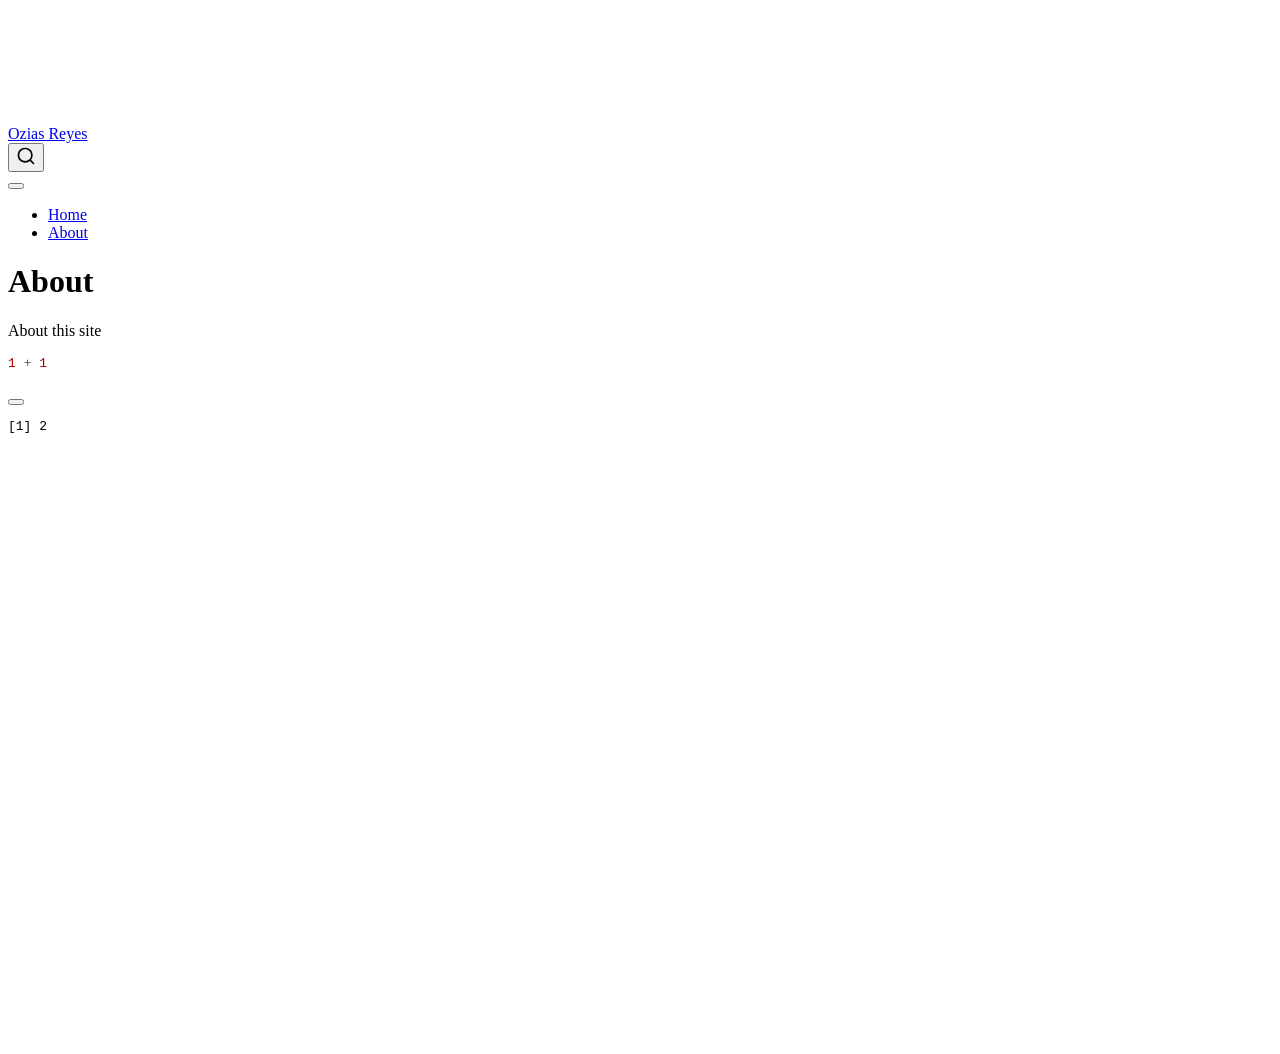
==== docs/about.html @ 018455df "Initial commit" ====
<!DOCTYPE html>
<html xmlns="http://www.w3.org/1999/xhtml" lang="en" xml:lang="en"><head>

<meta charset="utf-8">
<meta name="generator" content="quarto-1.9.38">

<meta name="viewport" content="width=device-width, initial-scale=1.0, user-scalable=yes">


<title>About – Ozias Reyes</title>
<style>
/* Default styles provided by pandoc.
** See https://pandoc.org/MANUAL.html#variables-for-html for config info.
*/
code{white-space: pre-wrap;}
span.smallcaps{font-variant: small-caps;}
div.columns{display: flex; gap: min(4vw, 1.5em);}
div.column{flex: auto; overflow-x: auto;}
div.hanging-indent{margin-left: 1.5em; text-indent: -1.5em;}
ul.task-list{list-style: none;}
ul.task-list li input[type="checkbox"] {
  width: 0.8em;
  margin: 0 0.8em 0.2em -1em; /* quarto-specific, see https://github.com/quarto-dev/quarto-cli/issues/4556 */ 
  vertical-align: middle;
}
/* CSS for syntax highlighting */
html { -webkit-text-size-adjust: 100%; }
pre > code.sourceCode { white-space: pre; position: relative; }
pre > code.sourceCode > span { display: inline-block; line-height: 1.25; }
pre > code.sourceCode > span:empty { height: 1.2em; }
.sourceCode { overflow: visible; }
code.sourceCode > span { color: inherit; text-decoration: inherit; }
div.sourceCode { margin: 1em 0; }
pre.sourceCode { margin: 0; }
@media screen {
div.sourceCode { overflow: auto; }
}
@media print {
pre > code.sourceCode { white-space: pre-wrap; }
pre > code.sourceCode > span { text-indent: -5em; padding-left: 5em; }
}
pre.numberSource code
  { counter-reset: source-line 0; }
pre.numberSource code > span
  { position: relative; left: -4em; counter-increment: source-line; }
pre.numberSource code > span > a:first-child::before
  { content: counter(source-line);
    position: relative; left: -1em; text-align: right; vertical-align: baseline;
    border: none; display: inline-block;
    -webkit-touch-callout: none; -webkit-user-select: none;
    -khtml-user-select: none; -moz-user-select: none;
    -ms-user-select: none; user-select: none;
    padding: 0 4px; width: 4em;
  }
pre.numberSource { margin-left: 3em;  padding-left: 4px; }
div.sourceCode
  {   }
@media screen {
pre > code.sourceCode > span > a:first-child::before { text-decoration: underline; }
}
</style>


<script src="site_libs/quarto-nav/quarto-nav.js"></script>
<script src="site_libs/quarto-nav/headroom.min.js"></script>
<script src="site_libs/clipboard/clipboard.min.js"></script>
<script src="site_libs/quarto-search/autocomplete.umd.js"></script>
<script src="site_libs/quarto-search/fuse.min.js"></script>
<script src="site_libs/quarto-search/quarto-search.js"></script>
<meta name="quarto:offset" content="./">
<script src="site_libs/quarto-html/quarto.js" type="module"></script>
<script src="site_libs/quarto-html/tabsets/tabsets.js" type="module"></script>
<script src="site_libs/quarto-html/popper.min.js"></script>
<script src="site_libs/quarto-html/tippy.umd.min.js"></script>
<script src="site_libs/quarto-html/anchor.min.js"></script>
<link href="site_libs/quarto-html/tippy.css" rel="stylesheet">
<link href="site_libs/quarto-html/quarto-syntax-highlighting-15634bcf2e68342d4ad2dfa704d543f6.css" rel="stylesheet" id="quarto-text-highlighting-styles">
<script src="site_libs/bootstrap/bootstrap.min.js"></script>
<link href="site_libs/bootstrap/bootstrap-icons.css" rel="stylesheet">
<link href="site_libs/bootstrap/bootstrap-a0f9fd0d421825b736dc1bbcbcba2219.min.css" rel="stylesheet" append-hash="true" id="quarto-bootstrap" data-mode="light">
<script id="quarto-search-options" type="application/json">{
  "location": "navbar",
  "copy-button": false,
  "collapse-after": 3,
  "panel-placement": "end",
  "type": "overlay",
  "limit": 50,
  "keyboard-shortcut": [
    "f",
    "/",
    "s"
  ],
  "show-item-context": false,
  "language": {
    "search-no-results-text": "No results",
    "search-matching-documents-text": "matching documents",
    "search-copy-link-title": "Copy link to search",
    "search-hide-matches-text": "Hide additional matches",
    "search-more-match-text": "more match in this document",
    "search-more-matches-text": "more matches in this document",
    "search-clear-button-title": "Clear",
    "search-text-placeholder": "",
    "search-detached-cancel-button-title": "Cancel",
    "search-submit-button-title": "Submit",
    "search-label": "Search"
  }
}</script>


<link rel="stylesheet" href="styles.css">
</head>

<body class="nav-fixed quarto-light">

<div id="quarto-search-results"></div>
  <header id="quarto-header" class="headroom fixed-top">
    <nav class="navbar navbar-expand-lg " data-bs-theme="dark">
      <div class="navbar-container container-fluid">
      <div class="navbar-brand-container mx-auto">
    <a class="navbar-brand" href="./index.html">
    <span class="navbar-title">Ozias Reyes</span>
    </a>
  </div>
            <div id="quarto-search" class="" title="Search"></div>
          <button class="navbar-toggler" type="button" data-bs-toggle="collapse" data-bs-target="#navbarCollapse" aria-controls="navbarCollapse" role="menu" aria-expanded="false" aria-label="Toggle navigation" onclick="if (window.quartoToggleHeadroom) { window.quartoToggleHeadroom(); }">
  <span class="navbar-toggler-icon"></span>
</button>
          <div class="collapse navbar-collapse" id="navbarCollapse">
            <ul class="navbar-nav navbar-nav-scroll me-auto">
  <li class="nav-item">
    <a class="nav-link" href="./index.html"> 
<span class="menu-text">Home</span></a>
  </li>  
  <li class="nav-item">
    <a class="nav-link active" href="./about.html" aria-current="page"> 
<span class="menu-text">About</span></a>
  </li>  
</ul>
          </div> <!-- /navcollapse -->
            <div class="quarto-navbar-tools">
</div>
      </div> <!-- /container-fluid -->
    </nav>
</header>
<!-- content -->
<div id="quarto-content" class="quarto-container page-columns page-rows-contents page-layout-article page-navbar">
<!-- sidebar -->
<!-- margin-sidebar -->
    <div id="quarto-margin-sidebar" class="sidebar margin-sidebar zindex-bottom">
        
    </div>
<!-- main -->
<main class="content" id="quarto-document-content">

<header id="title-block-header" class="quarto-title-block default">
<div class="quarto-title">
<h1 class="title">About</h1>
</div>



<div class="quarto-title-meta">

    
  
    
  </div>
  


</header>


<p>About this site</p>
<div class="cell">
<div class="code-copy-outer-scaffold"><div class="sourceCode cell-code" id="cb1"><pre class="sourceCode r code-with-copy"><code class="sourceCode r"><span id="cb1-1"><a href="#cb1-1" aria-hidden="true" tabindex="-1"></a><span class="dv">1</span> <span class="sc">+</span> <span class="dv">1</span></span></code></pre></div><button title="Copy to Clipboard" class="code-copy-button"><i class="bi"></i></button></div>
<div class="cell-output cell-output-stdout">
<pre><code>[1] 2</code></pre>
</div>
</div>



</main> <!-- /main -->
<script id="quarto-html-after-body" type="application/javascript">
  window.document.addEventListener("DOMContentLoaded", function (event) {
    const icon = "";
    const anchorJS = new window.AnchorJS();
    anchorJS.options = {
      placement: 'right',
      icon: icon
    };
    anchorJS.add('.anchored');
    const isCodeAnnotation = (el) => {
      for (const clz of el.classList) {
        if (clz.startsWith('code-annotation-')) {                     
          return true;
        }
      }
      return false;
    }
    const onCopySuccess = function(e) {
      // button target
      const button = e.trigger;
      // don't keep focus
      button.blur();
      // flash "checked"
      button.classList.add('code-copy-button-checked');
      var currentTitle = button.getAttribute("title");
      button.setAttribute("title", "Copied!");
      let tooltip;
      if (window.bootstrap) {
        button.setAttribute("data-bs-toggle", "tooltip");
        button.setAttribute("data-bs-placement", "left");
        button.setAttribute("data-bs-title", "Copied!");
        tooltip = new bootstrap.Tooltip(button, 
          { trigger: "manual", 
            customClass: "code-copy-button-tooltip",
            offset: [0, -8]});
        tooltip.show();    
      }
      setTimeout(function() {
        if (tooltip) {
          tooltip.hide();
          button.removeAttribute("data-bs-title");
          button.removeAttribute("data-bs-toggle");
          button.removeAttribute("data-bs-placement");
        }
        button.setAttribute("title", currentTitle);
        button.classList.remove('code-copy-button-checked');
      }, 1000);
      // clear code selection
      e.clearSelection();
    }
    const getTextToCopy = function(trigger) {
      const outerScaffold = trigger.parentElement.cloneNode(true);
      const codeEl = outerScaffold.querySelector('code');
      for (const childEl of codeEl.children) {
        if (isCodeAnnotation(childEl)) {
          childEl.remove();
        }
      }
      return codeEl.innerText;
    }
    const clipboard = new window.ClipboardJS('.code-copy-button:not([data-in-quarto-modal])', {
      text: getTextToCopy
    });
    clipboard.on('success', onCopySuccess);
    if (window.document.getElementById('quarto-embedded-source-code-modal')) {
      const clipboardModal = new window.ClipboardJS('.code-copy-button[data-in-quarto-modal]', {
        text: getTextToCopy,
        container: window.document.getElementById('quarto-embedded-source-code-modal')
      });
      clipboardModal.on('success', onCopySuccess);
    }
      var localhostRegex = new RegExp(/^(?:http|https):\/\/localhost\:?[0-9]*\//);
      var mailtoRegex = new RegExp(/^mailto:/);
        var filterRegex = new RegExp('/' + window.location.host + '/');
      var isInternal = (href) => {
          return filterRegex.test(href) || localhostRegex.test(href) || mailtoRegex.test(href);
      }
      // Inspect non-navigation links and adorn them if external
     var links = window.document.querySelectorAll('a[href]:not(.nav-link):not(.navbar-brand):not(.toc-action):not(.sidebar-link):not(.sidebar-item-toggle):not(.pagination-link):not(.no-external):not([aria-hidden]):not(.dropdown-item):not(.quarto-navigation-tool):not(.about-link)');
      for (var i=0; i<links.length; i++) {
        const link = links[i];
        if (!isInternal(link.href)) {
          // undo the damage that might have been done by quarto-nav.js in the case of
          // links that we want to consider external
          if (link.dataset.originalHref !== undefined) {
            link.href = link.dataset.originalHref;
          }
        }
      }
    function tippyHover(el, contentFn, onTriggerFn, onUntriggerFn) {
      const config = {
        allowHTML: true,
        maxWidth: 500,
        delay: 100,
        arrow: false,
        appendTo: function(el) {
            return el.parentElement;
        },
        interactive: true,
        interactiveBorder: 10,
        theme: 'quarto',
        placement: 'bottom-start',
      };
      if (contentFn) {
        config.content = contentFn;
      }
      if (onTriggerFn) {
        config.onTrigger = onTriggerFn;
      }
      if (onUntriggerFn) {
        config.onUntrigger = onUntriggerFn;
      }
      window.tippy(el, config); 
    }
    const noterefs = window.document.querySelectorAll('a[role="doc-noteref"]');
    for (var i=0; i<noterefs.length; i++) {
      const ref = noterefs[i];
      tippyHover(ref, function() {
        // use id or data attribute instead here
        let href = ref.getAttribute('data-footnote-href') || ref.getAttribute('href');
        try { href = new URL(href).hash; } catch {}
        const id = href.replace(/^#\/?/, "");
        const note = window.document.getElementById(id);
        if (note) {
          return note.innerHTML;
        } else {
          return "";
        }
      });
    }
    const xrefs = window.document.querySelectorAll('a.quarto-xref');
    const processXRef = (id, note) => {
      // Strip column container classes
      const stripColumnClz = (el) => {
        el.classList.remove("page-full", "page-columns");
        if (el.children) {
          for (const child of el.children) {
            stripColumnClz(child);
          }
        }
      }
      stripColumnClz(note)
      if (id === null || id.startsWith('sec-')) {
        // Special case sections, only their first couple elements
        const container = document.createElement("div");
        if (note.children && note.children.length > 2) {
          container.appendChild(note.children[0].cloneNode(true));
          for (let i = 1; i < note.children.length; i++) {
            const child = note.children[i];
            if (child.tagName === "P" && child.innerText === "") {
              continue;
            } else {
              container.appendChild(child.cloneNode(true));
              break;
            }
          }
          if (window.Quarto?.typesetMath) {
            window.Quarto.typesetMath(container);
          }
          return container.innerHTML
        } else {
          if (window.Quarto?.typesetMath) {
            window.Quarto.typesetMath(note);
          }
          return note.innerHTML;
        }
      } else {
        // Remove any anchor links if they are present
        const anchorLink = note.querySelector('a.anchorjs-link');
        if (anchorLink) {
          anchorLink.remove();
        }
        if (window.Quarto?.typesetMath) {
          window.Quarto.typesetMath(note);
        }
        if (note.classList.contains("callout")) {
          return note.outerHTML;
        } else {
          return note.innerHTML;
        }
      }
    }
    for (var i=0; i<xrefs.length; i++) {
      const xref = xrefs[i];
      tippyHover(xref, undefined, function(instance) {
        instance.disable();
        let url = xref.getAttribute('href');
        let hash = undefined; 
        if (url.startsWith('#')) {
          hash = url;
        } else {
          try { hash = new URL(url).hash; } catch {}
        }
        if (hash) {
          const id = hash.replace(/^#\/?/, "");
          const note = window.document.getElementById(id);
          if (note !== null) {
            try {
              const html = processXRef(id, note.cloneNode(true));
              instance.setContent(html);
            } finally {
              instance.enable();
              instance.show();
            }
          } else {
            // See if we can fetch this
            fetch(url.split('#')[0])
            .then(res => res.text())
            .then(html => {
              const parser = new DOMParser();
              const htmlDoc = parser.parseFromString(html, "text/html");
              const note = htmlDoc.getElementById(id);
              if (note !== null) {
                const html = processXRef(id, note);
                instance.setContent(html);
              } 
            }).finally(() => {
              instance.enable();
              instance.show();
            });
          }
        } else {
          // See if we can fetch a full url (with no hash to target)
          // This is a special case and we should probably do some content thinning / targeting
          fetch(url)
          .then(res => res.text())
          .then(html => {
            const parser = new DOMParser();
            const htmlDoc = parser.parseFromString(html, "text/html");
            const note = htmlDoc.querySelector('main.content');
            if (note !== null) {
              // This should only happen for chapter cross references
              // (since there is no id in the URL)
              // remove the first header
              if (note.children.length > 0 && note.children[0].tagName === "HEADER") {
                note.children[0].remove();
              }
              const html = processXRef(null, note);
              instance.setContent(html);
            } 
          }).finally(() => {
            instance.enable();
            instance.show();
          });
        }
      }, function(instance) {
      });
    }
        let selectedAnnoteEl;
        const selectorForAnnotation = ( cell, annotation) => {
          let cellAttr = 'data-code-cell="' + cell + '"';
          let lineAttr = 'data-code-annotation="' +  annotation + '"';
          const selector = 'span[' + cellAttr + '][' + lineAttr + ']';
          return selector;
        }
        const selectCodeLines = (annoteEl) => {
          const doc = window.document;
          const targetCell = annoteEl.getAttribute("data-target-cell");
          const targetAnnotation = annoteEl.getAttribute("data-target-annotation");
          const annoteSpan = window.document.querySelector(selectorForAnnotation(targetCell, targetAnnotation));
          const lines = annoteSpan.getAttribute("data-code-lines").split(",");
          const lineIds = lines.map((line) => {
            return targetCell + "-" + line;
          })
          let top = null;
          let height = null;
          let parent = null;
          if (lineIds.length > 0) {
              //compute the position of the single el (top and bottom and make a div)
              const el = window.document.getElementById(lineIds[0]);
              top = el.offsetTop;
              height = el.offsetHeight;
              parent = el.parentElement.parentElement;
            if (lineIds.length > 1) {
              const lastEl = window.document.getElementById(lineIds[lineIds.length - 1]);
              const bottom = lastEl.offsetTop + lastEl.offsetHeight;
              height = bottom - top;
            }
            if (top !== null && height !== null && parent !== null) {
              // cook up a div (if necessary) and position it 
              let div = window.document.getElementById("code-annotation-line-highlight");
              if (div === null) {
                div = window.document.createElement("div");
                div.setAttribute("id", "code-annotation-line-highlight");
                div.style.position = 'absolute';
                parent.appendChild(div);
              }
              div.style.top = top - 2 + "px";
              div.style.height = height + 4 + "px";
              div.style.left = 0;
              let gutterDiv = window.document.getElementById("code-annotation-line-highlight-gutter");
              if (gutterDiv === null) {
                gutterDiv = window.document.createElement("div");
                gutterDiv.setAttribute("id", "code-annotation-line-highlight-gutter");
                gutterDiv.style.position = 'absolute';
                const codeCell = window.document.getElementById(targetCell);
                const gutter = codeCell.querySelector('.code-annotation-gutter');
                gutter.appendChild(gutterDiv);
              }
              gutterDiv.style.top = top - 2 + "px";
              gutterDiv.style.height = height + 4 + "px";
            }
            selectedAnnoteEl = annoteEl;
          }
        };
        const unselectCodeLines = () => {
          const elementsIds = ["code-annotation-line-highlight", "code-annotation-line-highlight-gutter"];
          elementsIds.forEach((elId) => {
            const div = window.document.getElementById(elId);
            if (div) {
              div.remove();
            }
          });
          selectedAnnoteEl = undefined;
        };
          // Handle positioning of the toggle
      window.addEventListener(
        "resize",
        throttle(() => {
          elRect = undefined;
          if (selectedAnnoteEl) {
            selectCodeLines(selectedAnnoteEl);
          }
        }, 10)
      );
      function throttle(fn, ms) {
      let throttle = false;
      let timer;
        return (...args) => {
          if(!throttle) { // first call gets through
              fn.apply(this, args);
              throttle = true;
          } else { // all the others get throttled
              if(timer) clearTimeout(timer); // cancel #2
              timer = setTimeout(() => {
                fn.apply(this, args);
                timer = throttle = false;
              }, ms);
          }
        };
      }
        // Attach click handler to the DT
        const annoteDls = window.document.querySelectorAll('dt[data-target-cell]');
        for (const annoteDlNode of annoteDls) {
          annoteDlNode.addEventListener('click', (event) => {
            const clickedEl = event.target;
            if (clickedEl !== selectedAnnoteEl) {
              unselectCodeLines();
              const activeEl = window.document.querySelector('dt[data-target-cell].code-annotation-active');
              if (activeEl) {
                activeEl.classList.remove('code-annotation-active');
              }
              selectCodeLines(clickedEl);
              clickedEl.classList.add('code-annotation-active');
            } else {
              // Unselect the line
              unselectCodeLines();
              clickedEl.classList.remove('code-annotation-active');
            }
          });
        }
    const findCites = (el) => {
      const parentEl = el.parentElement;
      if (parentEl) {
        const cites = parentEl.dataset.cites;
        if (cites) {
          return {
            el,
            cites: cites.split(' ')
          };
        } else {
          return findCites(el.parentElement)
        }
      } else {
        return undefined;
      }
    };
    var bibliorefs = window.document.querySelectorAll('a[role="doc-biblioref"]');
    for (var i=0; i<bibliorefs.length; i++) {
      const ref = bibliorefs[i];
      const citeInfo = findCites(ref);
      if (citeInfo) {
        tippyHover(citeInfo.el, function() {
          var popup = window.document.createElement('div');
          citeInfo.cites.forEach(function(cite) {
            var citeDiv = window.document.createElement('div');
            citeDiv.classList.add('hanging-indent');
            citeDiv.classList.add('csl-entry');
            var biblioDiv = window.document.getElementById('ref-' + cite);
            if (biblioDiv) {
              citeDiv.innerHTML = biblioDiv.innerHTML;
            }
            popup.appendChild(citeDiv);
          });
          return popup.innerHTML;
        });
      }
    }
  });
  </script>
</div> <!-- /content -->




</body></html>
---- docs/site_libs/quarto-html/tippy.css ----
.tippy-box[data-animation=fade][data-state=hidden]{opacity:0}[data-tippy-root]{max-width:calc(100vw - 10px)}.tippy-box{position:relative;background-color:#333;color:#fff;border-radius:4px;font-size:14px;line-height:1.4;white-space:normal;outline:0;transition-property:transform,visibility,opacity}.tippy-box[data-placement^=top]>.tippy-arrow{bottom:0}.tippy-box[data-placement^=top]>.tippy-arrow:before{bottom:-7px;left:0;border-width:8px 8px 0;border-top-color:initial;transform-origin:center top}.tippy-box[data-placement^=bottom]>.tippy-arrow{top:0}.tippy-box[data-placement^=bottom]>.tippy-arrow:before{top:-7px;left:0;border-width:0 8px 8px;border-bottom-color:initial;transform-origin:center bottom}.tippy-box[data-placement^=left]>.tippy-arrow{right:0}.tippy-box[data-placement^=left]>.tippy-arrow:before{border-width:8px 0 8px 8px;border-left-color:initial;right:-7px;transform-origin:center left}.tippy-box[data-placement^=right]>.tippy-arrow{left:0}.tippy-box[data-placement^=right]>.tippy-arrow:before{left:-7px;border-width:8px 8px 8px 0;border-right-color:initial;transform-origin:center right}.tippy-box[data-inertia][data-state=visible]{transition-timing-function:cubic-bezier(.54,1.5,.38,1.11)}.tippy-arrow{width:16px;height:16px;color:#333}.tippy-arrow:before{content:"";position:absolute;border-color:transparent;border-style:solid}.tippy-content{position:relative;padding:5px 9px;z-index:1}
---- docs/site_libs/quarto-html/quarto-syntax-highlighting-15634bcf2e68342d4ad2dfa704d543f6.css ----
/* quarto syntax highlight colors */
:root {
  --quarto-hl-ot-color: #003B4F;
  --quarto-hl-at-color: #657422;
  --quarto-hl-ss-color: #20794D;
  --quarto-hl-an-color: #5E5E5E;
  --quarto-hl-fu-color: #4758AB;
  --quarto-hl-st-color: #20794D;
  --quarto-hl-cf-color: #003B4F;
  --quarto-hl-op-color: #5E5E5E;
  --quarto-hl-er-color: #AD0000;
  --quarto-hl-bn-color: #AD0000;
  --quarto-hl-al-color: #AD0000;
  --quarto-hl-va-color: #111111;
  --quarto-hl-bu-color: inherit;
  --quarto-hl-ex-color: inherit;
  --quarto-hl-pp-color: #AD0000;
  --quarto-hl-in-color: #5E5E5E;
  --quarto-hl-vs-color: #20794D;
  --quarto-hl-wa-color: #5E5E5E;
  --quarto-hl-do-color: #5E5E5E;
  --quarto-hl-im-color: #00769E;
  --quarto-hl-ch-color: #20794D;
  --quarto-hl-dt-color: #AD0000;
  --quarto-hl-fl-color: #AD0000;
  --quarto-hl-co-color: #5E5E5E;
  --quarto-hl-cv-color: #5E5E5E;
  --quarto-hl-cn-color: #8f5902;
  --quarto-hl-sc-color: #5E5E5E;
  --quarto-hl-dv-color: #AD0000;
  --quarto-hl-kw-color: #003B4F;
}

/* other quarto variables */
:root {
  --quarto-font-monospace: SFMono-Regular, Menlo, Monaco, Consolas, "Liberation Mono", "Courier New", monospace;
}

/* syntax highlight based on Pandoc's rules */
pre > code.sourceCode > span {
  color: #003B4F;
}

code.sourceCode > span {
  color: #003B4F;
}

div.sourceCode,
div.sourceCode pre.sourceCode {
  color: #003B4F;
}

/* Normal */
code span {
  color: #003B4F;
}

/* Alert */
code span.al {
  color: #AD0000;
  font-style: inherit;
}

/* Annotation */
code span.an {
  color: #5E5E5E;
  font-style: inherit;
}

/* Attribute */
code span.at {
  color: #657422;
  font-style: inherit;
}

/* BaseN */
code span.bn {
  color: #AD0000;
  font-style: inherit;
}

/* BuiltIn */
code span.bu {
  font-style: inherit;
}

/* ControlFlow */
code span.cf {
  color: #003B4F;
  font-weight: bold;
  font-style: inherit;
}

/* Char */
code span.ch {
  color: #20794D;
  font-style: inherit;
}

/* Constant */
code span.cn {
  color: #8f5902;
  font-style: inherit;
}

/* Comment */
code span.co {
  color: #5E5E5E;
  font-style: inherit;
}

/* CommentVar */
code span.cv {
  color: #5E5E5E;
  font-style: italic;
}

/* Documentation */
code span.do {
  color: #5E5E5E;
  font-style: italic;
}

/* DataType */
code span.dt {
  color: #AD0000;
  font-style: inherit;
}

/* DecVal */
code span.dv {
  color: #AD0000;
  font-style: inherit;
}

/* Error */
code span.er {
  color: #AD0000;
  font-style: inherit;
}

/* Extension */
code span.ex {
  font-style: inherit;
}

/* Float */
code span.fl {
  color: #AD0000;
  font-style: inherit;
}

/* Function */
code span.fu {
  color: #4758AB;
  font-style: inherit;
}

/* Import */
code span.im {
  color: #00769E;
  font-style: inherit;
}

/* Information */
code span.in {
  color: #5E5E5E;
  font-style: inherit;
}

/* Keyword */
code span.kw {
  color: #003B4F;
  font-weight: bold;
  font-style: inherit;
}

/* Operator */
code span.op {
  color: #5E5E5E;
  font-style: inherit;
}

/* Other */
code span.ot {
  color: #003B4F;
  font-style: inherit;
}

/* Preprocessor */
code span.pp {
  color: #AD0000;
  font-style: inherit;
}

/* SpecialChar */
code span.sc {
  color: #5E5E5E;
  font-style: inherit;
}

/* SpecialString */
code span.ss {
  color: #20794D;
  font-style: inherit;
}

/* String */
code span.st {
  color: #20794D;
  font-style: inherit;
}

/* Variable */
code span.va {
  color: #111111;
  font-style: inherit;
}

/* VerbatimString */
code span.vs {
  color: #20794D;
  font-style: inherit;
}

/* Warning */
code span.wa {
  color: #5E5E5E;
  font-style: italic;
}

.prevent-inlining {
  content: "</";
}

/*# sourceMappingURL=f23921c56f73e400b49028c9186a1aa0.css.map */
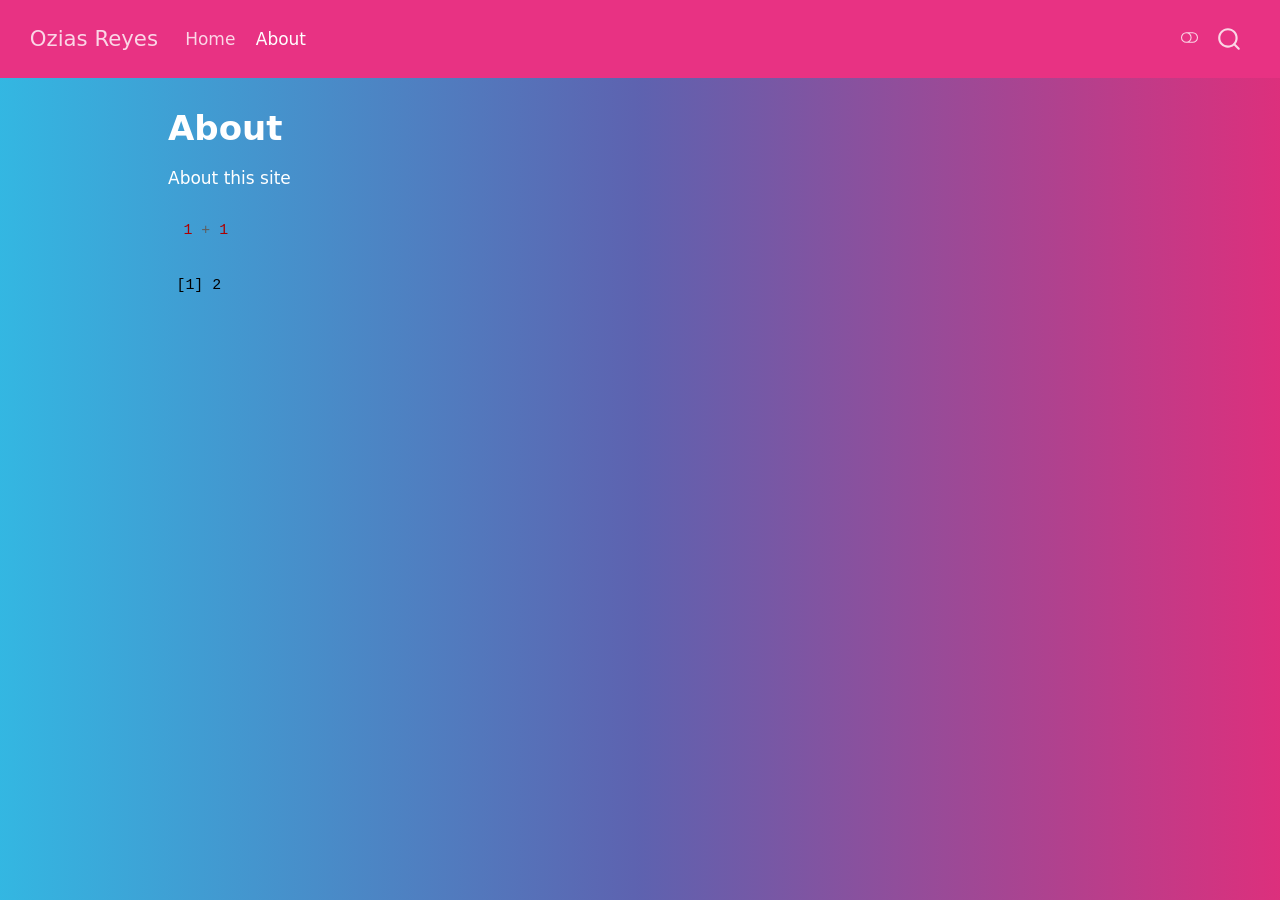
==== commit 8ac943a0: "commiting, 10/21" ====
--- a/docs/about.html
+++ b/docs/about.html
@@ -74,10 +74,14 @@
 <script src="site_libs/quarto-html/tippy.umd.min.js"></script>
 <script src="site_libs/quarto-html/anchor.min.js"></script>
 <link href="site_libs/quarto-html/tippy.css" rel="stylesheet">
-<link href="site_libs/quarto-html/quarto-syntax-highlighting-15634bcf2e68342d4ad2dfa704d543f6.css" rel="stylesheet" id="quarto-text-highlighting-styles">
+<link href="site_libs/quarto-html/quarto-syntax-highlighting-15634bcf2e68342d4ad2dfa704d543f6.css" rel="stylesheet" class="quarto-color-scheme" id="quarto-text-highlighting-styles">
+<link href="site_libs/quarto-html/quarto-syntax-highlighting-dark-0a6b7249c26820e032cb0bd839ff02b1.css" rel="stylesheet" class="quarto-color-scheme quarto-color-alternate" id="quarto-text-highlighting-styles">
+<link href="site_libs/quarto-html/quarto-syntax-highlighting-15634bcf2e68342d4ad2dfa704d543f6.css" rel="stylesheet" class="quarto-color-scheme-extra" id="quarto-text-highlighting-styles">
 <script src="site_libs/bootstrap/bootstrap.min.js"></script>
 <link href="site_libs/bootstrap/bootstrap-icons.css" rel="stylesheet">
-<link href="site_libs/bootstrap/bootstrap-a0f9fd0d421825b736dc1bbcbcba2219.min.css" rel="stylesheet" append-hash="true" id="quarto-bootstrap" data-mode="light">
+<link href="site_libs/bootstrap/bootstrap-146f8808324496d0a5521b7869fe2ac1.min.css" rel="stylesheet" append-hash="true" class="quarto-color-scheme" id="quarto-bootstrap" data-mode="light">
+<link href="site_libs/bootstrap/bootstrap-dark-c65eef156a02954c7572e454c6e27155.min.css" rel="stylesheet" append-hash="true" class="quarto-color-scheme quarto-color-alternate" id="quarto-bootstrap" data-mode="dark">
+<link href="site_libs/bootstrap/bootstrap-146f8808324496d0a5521b7869fe2ac1.min.css" rel="stylesheet" append-hash="true" class="quarto-color-scheme-extra" id="quarto-bootstrap" data-mode="light">
 <script id="quarto-search-options" type="application/json">{
   "location": "navbar",
   "copy-button": false,
@@ -110,7 +114,169 @@
 <link rel="stylesheet" href="styles.css">
 </head>
 
-<body class="nav-fixed quarto-light">
+<body class="nav-fixed quarto-light"><script id="quarto-html-before-body" type="application/javascript">
+    const toggleBodyColorMode = (bsSheetEl) => {
+      const mode = bsSheetEl.getAttribute("data-mode");
+      const bodyEl = window.document.querySelector("body");
+      if (mode === "dark") {
+        bodyEl.classList.add("quarto-dark");
+        bodyEl.classList.remove("quarto-light");
+      } else {
+        bodyEl.classList.add("quarto-light");
+        bodyEl.classList.remove("quarto-dark");
+      }
+    }
+    const toggleBodyColorPrimary = () => {
+      const bsSheetEl = window.document.querySelector("link#quarto-bootstrap:not([rel=disabled-stylesheet])");
+      if (bsSheetEl) {
+        toggleBodyColorMode(bsSheetEl);
+      }
+    }
+    const setColorSchemeToggle = (alternate) => {
+      const toggles = window.document.querySelectorAll('.quarto-color-scheme-toggle');
+      for (let i=0; i < toggles.length; i++) {
+        const toggle = toggles[i];
+        if (toggle) {
+          if (alternate) {
+            toggle.classList.add("alternate");
+          } else {
+            toggle.classList.remove("alternate");
+          }
+        }
+      }
+    };
+    const toggleColorMode = (alternate) => {
+      // Switch the stylesheets
+      const primaryStylesheets = window.document.querySelectorAll('link.quarto-color-scheme:not(.quarto-color-alternate)');
+      const alternateStylesheets = window.document.querySelectorAll('link.quarto-color-scheme.quarto-color-alternate');
+      manageTransitions('#quarto-margin-sidebar .nav-link', false);
+      if (alternate) {
+        // note: dark is layered on light, we don't disable primary!
+        enableStylesheet(alternateStylesheets);
+        for (const sheetNode of alternateStylesheets) {
+          if (sheetNode.id === "quarto-bootstrap") {
+            toggleBodyColorMode(sheetNode);
+          }
+        }
+      } else {
+        disableStylesheet(alternateStylesheets);
+        enableStylesheet(primaryStylesheets)
+        toggleBodyColorPrimary();
+      }
+      manageTransitions('#quarto-margin-sidebar .nav-link', true);
+      // Switch the toggles
+      setColorSchemeToggle(alternate)
+      // Hack to workaround the fact that safari doesn't
+      // properly recolor the scrollbar when toggling (#1455)
+      if (navigator.userAgent.indexOf('Safari') > 0 && navigator.userAgent.indexOf('Chrome') == -1) {
+        manageTransitions("body", false);
+        window.scrollTo(0, 1);
+        setTimeout(() => {
+          window.scrollTo(0, 0);
+          manageTransitions("body", true);
+        }, 40);
+      }
+    }
+    const disableStylesheet = (stylesheets) => {
+      for (let i=0; i < stylesheets.length; i++) {
+        const stylesheet = stylesheets[i];
+        stylesheet.rel = 'disabled-stylesheet';
+      }
+    }
+    const enableStylesheet = (stylesheets) => {
+      for (let i=0; i < stylesheets.length; i++) {
+        const stylesheet = stylesheets[i];
+        if(stylesheet.rel !== 'stylesheet') { // for Chrome, which will still FOUC without this check
+          stylesheet.rel = 'stylesheet';
+        }
+      }
+    }
+    const manageTransitions = (selector, allowTransitions) => {
+      const els = window.document.querySelectorAll(selector);
+      for (let i=0; i < els.length; i++) {
+        const el = els[i];
+        if (allowTransitions) {
+          el.classList.remove('notransition');
+        } else {
+          el.classList.add('notransition');
+        }
+      }
+    }
+    const isFileUrl = () => {
+      return window.location.protocol === 'file:';
+    }
+    const hasAlternateSentinel = () => {
+      let styleSentinel = getColorSchemeSentinel();
+      if (styleSentinel !== null) {
+        return styleSentinel === "alternate";
+      } else {
+        return false;
+      }
+    }
+    const setStyleSentinel = (alternate) => {
+      const value = alternate ? "alternate" : "default";
+      if (!isFileUrl()) {
+        window.localStorage.setItem("quarto-color-scheme", value);
+      } else {
+        localAlternateSentinel = value;
+      }
+    }
+    const getColorSchemeSentinel = () => {
+      if (!isFileUrl()) {
+        const storageValue = window.localStorage.getItem("quarto-color-scheme");
+        return storageValue != null ? storageValue : localAlternateSentinel;
+      } else {
+        return localAlternateSentinel;
+      }
+    }
+    const toggleGiscusIfUsed = (isAlternate, darkModeDefault) => {
+      const baseTheme = document.querySelector('#giscus-base-theme')?.value ?? 'light';
+      const alternateTheme = document.querySelector('#giscus-alt-theme')?.value ?? 'dark';
+      let newTheme = '';
+      if(authorPrefersDark) {
+        newTheme = isAlternate ? baseTheme : alternateTheme;
+      } else {
+        newTheme = isAlternate ? alternateTheme : baseTheme;
+      }
+      const changeGiscusTheme = () => {
+        // From: https://github.com/giscus/giscus/issues/336
+        const sendMessage = (message) => {
+          const iframe = document.querySelector('iframe.giscus-frame');
+          if (!iframe) return;
+          iframe.contentWindow.postMessage({ giscus: message }, 'https://giscus.app');
+        }
+        sendMessage({
+          setConfig: {
+            theme: newTheme
+          }
+        });
+      }
+      const isGiscussLoaded = window.document.querySelector('iframe.giscus-frame') !== null;
+      if (isGiscussLoaded) {
+        changeGiscusTheme();
+      }
+    };
+    const authorPrefersDark = false;
+    const darkModeDefault = authorPrefersDark;
+      document.querySelector('link#quarto-text-highlighting-styles.quarto-color-scheme-extra').rel = 'disabled-stylesheet';
+      document.querySelector('link#quarto-bootstrap.quarto-color-scheme-extra').rel = 'disabled-stylesheet';
+    let localAlternateSentinel = darkModeDefault ? 'alternate' : 'default';
+    // Dark / light mode switch
+    window.quartoToggleColorScheme = () => {
+      // Read the current dark / light value
+      let toAlternate = !hasAlternateSentinel();
+      toggleColorMode(toAlternate);
+      setStyleSentinel(toAlternate);
+      toggleGiscusIfUsed(toAlternate, darkModeDefault);
+      window.dispatchEvent(new Event('resize'));
+    };
+    // Switch to dark mode if need be
+    if (hasAlternateSentinel()) {
+      toggleColorMode(true);
+    } else {
+      toggleColorMode(false);
+    }
+  </script>
 
 <div id="quarto-search-results"></div>
   <header id="quarto-header" class="headroom fixed-top">
@@ -138,6 +304,7 @@
 </ul>
           </div> <!-- /navcollapse -->
             <div class="quarto-navbar-tools">
+  <a href="" class="quarto-color-scheme-toggle quarto-navigation-tool  px-1" onclick="window.quartoToggleColorScheme(); return false;" title="Toggle dark mode"><i class="bi"></i></a>
 </div>
       </div> <!-- /container-fluid -->
     </nav>
@@ -152,6 +319,7 @@
 <!-- main -->
 <main class="content" id="quarto-document-content">
 
+
 <header id="title-block-header" class="quarto-title-block default">
 <div class="quarto-title">
 <h1 class="title">About</h1>
@@ -184,6 +352,19 @@
 </main> <!-- /main -->
 <script id="quarto-html-after-body" type="application/javascript">
   window.document.addEventListener("DOMContentLoaded", function (event) {
+    // Ensure there is a toggle, if there isn't float one in the top right
+    if (window.document.querySelector('.quarto-color-scheme-toggle') === null) {
+      const a = window.document.createElement('a');
+      a.classList.add('top-right');
+      a.classList.add('quarto-color-scheme-toggle');
+      a.href = "";
+      a.onclick = function() { try { window.quartoToggleColorScheme(); } catch {} return false; };
+      const i = window.document.createElement("i");
+      i.classList.add('bi');
+      a.appendChild(i);
+      window.document.body.appendChild(a);
+    }
+    setColorSchemeToggle(hasAlternateSentinel())
     const icon = "";
     const anchorJS = new window.AnchorJS();
     anchorJS.options = {
--- a/docs/site_libs/quarto-html/quarto-syntax-highlighting-dark-0a6b7249c26820e032cb0bd839ff02b1.css
+++ b/docs/site_libs/quarto-html/quarto-syntax-highlighting-dark-0a6b7249c26820e032cb0bd839ff02b1.css
@@ -0,0 +1,219 @@
+/* quarto syntax highlight colors */
+:root {
+  --quarto-hl-al-color: #f07178;
+  --quarto-hl-an-color: #d4d0ab;
+  --quarto-hl-at-color: #00e0e0;
+  --quarto-hl-bn-color: #d4d0ab;
+  --quarto-hl-bu-color: #abe338;
+  --quarto-hl-ch-color: #abe338;
+  --quarto-hl-co-color: #f8f8f2;
+  --quarto-hl-cv-color: #ffd700;
+  --quarto-hl-cn-color: #ffd700;
+  --quarto-hl-cf-color: #ffa07a;
+  --quarto-hl-dt-color: #ffa07a;
+  --quarto-hl-dv-color: #d4d0ab;
+  --quarto-hl-do-color: #f8f8f2;
+  --quarto-hl-er-color: #f07178;
+  --quarto-hl-ex-color: #00e0e0;
+  --quarto-hl-fl-color: #d4d0ab;
+  --quarto-hl-fu-color: #ffa07a;
+  --quarto-hl-im-color: #abe338;
+  --quarto-hl-in-color: #d4d0ab;
+  --quarto-hl-kw-color: #ffa07a;
+  --quarto-hl-op-color: #ffa07a;
+  --quarto-hl-ot-color: #00e0e0;
+  --quarto-hl-pp-color: #dcc6e0;
+  --quarto-hl-re-color: #00e0e0;
+  --quarto-hl-sc-color: #abe338;
+  --quarto-hl-ss-color: #abe338;
+  --quarto-hl-st-color: #abe338;
+  --quarto-hl-va-color: #00e0e0;
+  --quarto-hl-vs-color: #abe338;
+  --quarto-hl-wa-color: #dcc6e0;
+}
+
+/* other quarto variables */
+:root {
+  --quarto-font-monospace: SFMono-Regular, Menlo, Monaco, Consolas, "Liberation Mono", "Courier New", monospace;
+}
+
+/* syntax highlight based on Pandoc's rules */
+pre > code.sourceCode > span {
+  color: #f8f8f2;
+}
+
+code.sourceCode > span {
+  color: #f8f8f2;
+}
+
+div.sourceCode,
+div.sourceCode pre.sourceCode {
+  color: #f8f8f2;
+}
+
+/* Normal */
+code span {
+  color: #f8f8f2;
+}
+
+/* Alert */
+code span.al {
+  color: #f07178;
+}
+
+/* Annotation */
+code span.an {
+  color: #d4d0ab;
+}
+
+/* Attribute */
+code span.at {
+  color: #00e0e0;
+}
+
+/* BaseN */
+code span.bn {
+  color: #d4d0ab;
+}
+
+/* BuiltIn */
+code span.bu {
+  color: #abe338;
+}
+
+/* ControlFlow */
+code span.cf {
+  font-weight: bold;
+  color: #ffa07a;
+}
+
+/* Char */
+code span.ch {
+  color: #abe338;
+}
+
+/* Constant */
+code span.cn {
+  color: #ffd700;
+}
+
+/* Comment */
+code span.co {
+  font-style: italic;
+  color: #f8f8f2;
+}
+
+/* CommentVar */
+code span.cv {
+  color: #ffd700;
+}
+
+/* Documentation */
+code span.do {
+  color: #f8f8f2;
+}
+
+/* DataType */
+code span.dt {
+  color: #ffa07a;
+}
+
+/* DecVal */
+code span.dv {
+  color: #d4d0ab;
+}
+
+/* Error */
+code span.er {
+  color: #f07178;
+  text-decoration: underline;
+}
+
+/* Extension */
+code span.ex {
+  font-weight: bold;
+  color: #00e0e0;
+}
+
+/* Float */
+code span.fl {
+  color: #d4d0ab;
+}
+
+/* Function */
+code span.fu {
+  color: #ffa07a;
+}
+
+/* Import */
+code span.im {
+  color: #abe338;
+}
+
+/* Information */
+code span.in {
+  color: #d4d0ab;
+}
+
+/* Keyword */
+code span.kw {
+  font-weight: bold;
+  color: #ffa07a;
+}
+
+/* Operator */
+code span.op {
+  color: #ffa07a;
+}
+
+/* Other */
+code span.ot {
+  color: #00e0e0;
+}
+
+/* Preprocessor */
+code span.pp {
+  color: #dcc6e0;
+}
+
+/* RegionMarker */
+code span.re {
+  background-color: #f8f8f2;
+  color: #00e0e0;
+}
+
+/* SpecialChar */
+code span.sc {
+  color: #abe338;
+}
+
+/* SpecialString */
+code span.ss {
+  color: #abe338;
+}
+
+/* String */
+code span.st {
+  color: #abe338;
+}
+
+/* Variable */
+code span.va {
+  color: #00e0e0;
+}
+
+/* VerbatimString */
+code span.vs {
+  color: #abe338;
+}
+
+/* Warning */
+code span.wa {
+  color: #dcc6e0;
+}
+
+.prevent-inlining {
+  content: "</";
+}
+
+/*# sourceMappingURL=175367c052bafc98bd680af3479823f0.css.map */
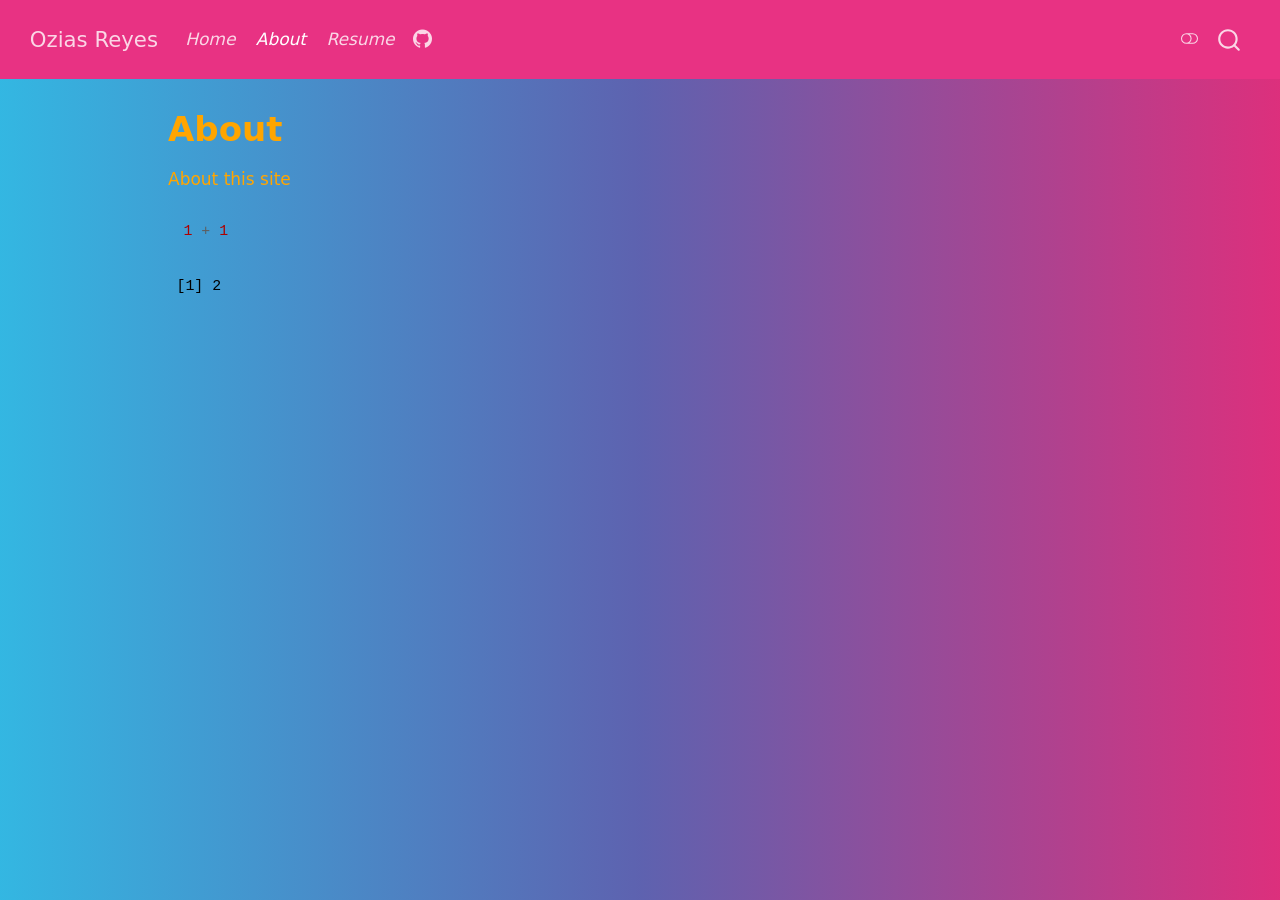
==== commit c80212be: "friday!!" ====
--- a/docs/about.html
+++ b/docs/about.html
@@ -301,6 +301,15 @@
     <a class="nav-link active" href="./about.html" aria-current="page"> 
 <span class="menu-text">About</span></a>
   </li>  
+  <li class="nav-item">
+    <a class="nav-link" href="./resume.html"> 
+<span class="menu-text">Resume</span></a>
+  </li>  
+  <li class="nav-item compact">
+    <a class="nav-link" href="https://github.com/Ozias808" target="blank"> <i class="bi bi-github" role="img">
+</i> 
+<span class="menu-text"></span></a>
+  </li>  
 </ul>
           </div> <!-- /navcollapse -->
             <div class="quarto-navbar-tools">
--- a/docs/styles.css
+++ b/docs/styles.css
@@ -0,0 +1,24 @@
+/* css styles */
+h1, p {
+  color: orange;
+}
+h2 {
+  color:green;
+}
+h3 {
+  color:black;
+  font-style: italic;
+}
+
+body {
+  background-color:purple;
+}
+
+ol, ul {
+  color:blue;
+  font-style: italic;
+}
+
+a {
+  color: purple;
+}
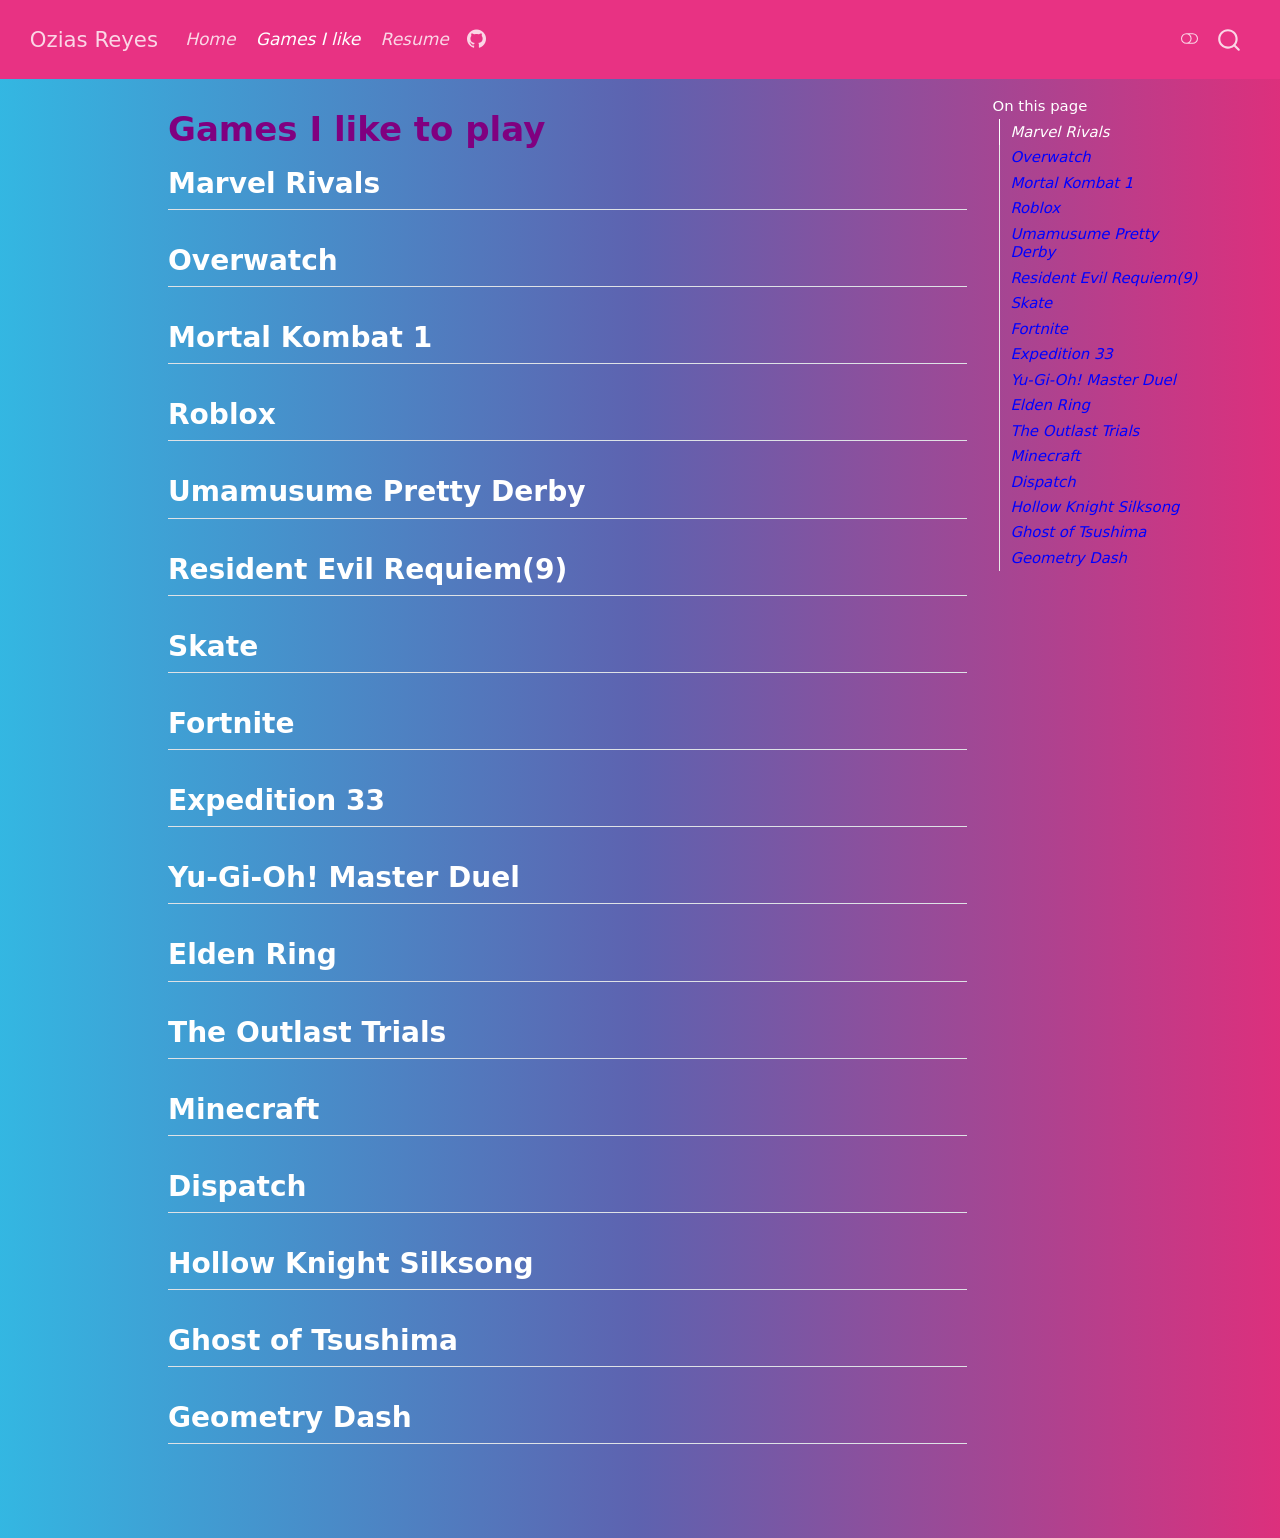
==== commit 86f08491: "good spot. Wednesday 10/28" ====
--- a/docs/about.html
+++ b/docs/about.html
@@ -7,7 +7,7 @@
 <meta name="viewport" content="width=device-width, initial-scale=1.0, user-scalable=yes">
 
 
-<title>About – Ozias Reyes</title>
+<title>Games I like to play – Ozias Reyes</title>
 <style>
 /* Default styles provided by pandoc.
 ** See https://pandoc.org/MANUAL.html#variables-for-html for config info.
@@ -22,41 +22,6 @@
   width: 0.8em;
   margin: 0 0.8em 0.2em -1em; /* quarto-specific, see https://github.com/quarto-dev/quarto-cli/issues/4556 */ 
   vertical-align: middle;
-}
-/* CSS for syntax highlighting */
-html { -webkit-text-size-adjust: 100%; }
-pre > code.sourceCode { white-space: pre; position: relative; }
-pre > code.sourceCode > span { display: inline-block; line-height: 1.25; }
-pre > code.sourceCode > span:empty { height: 1.2em; }
-.sourceCode { overflow: visible; }
-code.sourceCode > span { color: inherit; text-decoration: inherit; }
-div.sourceCode { margin: 1em 0; }
-pre.sourceCode { margin: 0; }
-@media screen {
-div.sourceCode { overflow: auto; }
-}
-@media print {
-pre > code.sourceCode { white-space: pre-wrap; }
-pre > code.sourceCode > span { text-indent: -5em; padding-left: 5em; }
-}
-pre.numberSource code
-  { counter-reset: source-line 0; }
-pre.numberSource code > span
-  { position: relative; left: -4em; counter-increment: source-line; }
-pre.numberSource code > span > a:first-child::before
-  { content: counter(source-line);
-    position: relative; left: -1em; text-align: right; vertical-align: baseline;
-    border: none; display: inline-block;
-    -webkit-touch-callout: none; -webkit-user-select: none;
-    -khtml-user-select: none; -moz-user-select: none;
-    -ms-user-select: none; user-select: none;
-    padding: 0 4px; width: 4em;
-  }
-pre.numberSource { margin-left: 3em;  padding-left: 4px; }
-div.sourceCode
-  {   }
-@media screen {
-pre > code.sourceCode > span > a:first-child::before { text-decoration: underline; }
 }
 </style>
 
@@ -299,7 +264,7 @@
   </li>  
   <li class="nav-item">
     <a class="nav-link active" href="./about.html" aria-current="page"> 
-<span class="menu-text">About</span></a>
+<span class="menu-text">Games I like</span></a>
   </li>  
   <li class="nav-item">
     <a class="nav-link" href="./resume.html"> 
@@ -322,8 +287,30 @@
 <div id="quarto-content" class="quarto-container page-columns page-rows-contents page-layout-article page-navbar">
 <!-- sidebar -->
 <!-- margin-sidebar -->
-    <div id="quarto-margin-sidebar" class="sidebar margin-sidebar zindex-bottom">
-        
+    <div id="quarto-margin-sidebar" class="sidebar margin-sidebar">
+        <nav id="TOC" role="doc-toc" class="toc-active">
+    <h2 id="toc-title">On this page</h2>
+   
+  <ul>
+  <li><a href="#marvel-rivals" id="toc-marvel-rivals" class="nav-link active" data-scroll-target="#marvel-rivals">Marvel Rivals</a></li>
+  <li><a href="#overwatch" id="toc-overwatch" class="nav-link" data-scroll-target="#overwatch">Overwatch</a></li>
+  <li><a href="#mortal-kombat-1" id="toc-mortal-kombat-1" class="nav-link" data-scroll-target="#mortal-kombat-1">Mortal Kombat 1</a></li>
+  <li><a href="#roblox" id="toc-roblox" class="nav-link" data-scroll-target="#roblox">Roblox</a></li>
+  <li><a href="#umamusume-pretty-derby" id="toc-umamusume-pretty-derby" class="nav-link" data-scroll-target="#umamusume-pretty-derby">Umamusume Pretty Derby</a></li>
+  <li><a href="#resident-evil-requiem9" id="toc-resident-evil-requiem9" class="nav-link" data-scroll-target="#resident-evil-requiem9">Resident Evil Requiem(9)</a></li>
+  <li><a href="#skate" id="toc-skate" class="nav-link" data-scroll-target="#skate">Skate</a></li>
+  <li><a href="#fortnite" id="toc-fortnite" class="nav-link" data-scroll-target="#fortnite">Fortnite</a></li>
+  <li><a href="#expedition-33" id="toc-expedition-33" class="nav-link" data-scroll-target="#expedition-33">Expedition 33</a></li>
+  <li><a href="#yu-gi-oh-master-duel" id="toc-yu-gi-oh-master-duel" class="nav-link" data-scroll-target="#yu-gi-oh-master-duel">Yu-Gi-Oh! Master Duel</a></li>
+  <li><a href="#elden-ring" id="toc-elden-ring" class="nav-link" data-scroll-target="#elden-ring">Elden Ring</a></li>
+  <li><a href="#the-outlast-trials" id="toc-the-outlast-trials" class="nav-link" data-scroll-target="#the-outlast-trials">The Outlast Trials</a></li>
+  <li><a href="#minecraft" id="toc-minecraft" class="nav-link" data-scroll-target="#minecraft">Minecraft</a></li>
+  <li><a href="#dispatch" id="toc-dispatch" class="nav-link" data-scroll-target="#dispatch">Dispatch</a></li>
+  <li><a href="#hollow-knight-silksong" id="toc-hollow-knight-silksong" class="nav-link" data-scroll-target="#hollow-knight-silksong">Hollow Knight Silksong</a></li>
+  <li><a href="#ghost-of-tsushima" id="toc-ghost-of-tsushima" class="nav-link" data-scroll-target="#ghost-of-tsushima">Ghost of Tsushima</a></li>
+  <li><a href="#geometry-dash" id="toc-geometry-dash" class="nav-link" data-scroll-target="#geometry-dash">Geometry Dash</a></li>
+  </ul>
+</nav>
     </div>
 <!-- main -->
 <main class="content" id="quarto-document-content">
@@ -331,7 +318,7 @@
 
 <header id="title-block-header" class="quarto-title-block default">
 <div class="quarto-title">
-<h1 class="title">About</h1>
+<h1 class="title">Games I like to play</h1>
 </div>
 
 
@@ -348,15 +335,59 @@
 </header>
 
 
-<p>About this site</p>
-<div class="cell">
-<div class="code-copy-outer-scaffold"><div class="sourceCode cell-code" id="cb1"><pre class="sourceCode r code-with-copy"><code class="sourceCode r"><span id="cb1-1"><a href="#cb1-1" aria-hidden="true" tabindex="-1"></a><span class="dv">1</span> <span class="sc">+</span> <span class="dv">1</span></span></code></pre></div><button title="Copy to Clipboard" class="code-copy-button"><i class="bi"></i></button></div>
-<div class="cell-output cell-output-stdout">
-<pre><code>[1] 2</code></pre>
-</div>
-</div>
-
-
+<section id="marvel-rivals" class="level2">
+<h2 class="anchored" data-anchor-id="marvel-rivals">Marvel Rivals</h2>
+</section>
+<section id="overwatch" class="level2">
+<h2 class="anchored" data-anchor-id="overwatch">Overwatch</h2>
+</section>
+<section id="mortal-kombat-1" class="level2">
+<h2 class="anchored" data-anchor-id="mortal-kombat-1">Mortal Kombat 1</h2>
+</section>
+<section id="roblox" class="level2">
+<h2 class="anchored" data-anchor-id="roblox">Roblox</h2>
+</section>
+<section id="umamusume-pretty-derby" class="level2">
+<h2 class="anchored" data-anchor-id="umamusume-pretty-derby">Umamusume Pretty Derby</h2>
+</section>
+<section id="resident-evil-requiem9" class="level2">
+<h2 class="anchored" data-anchor-id="resident-evil-requiem9">Resident Evil Requiem(9)</h2>
+</section>
+<section id="skate" class="level2">
+<h2 class="anchored" data-anchor-id="skate">Skate</h2>
+</section>
+<section id="fortnite" class="level2">
+<h2 class="anchored" data-anchor-id="fortnite">Fortnite</h2>
+</section>
+<section id="expedition-33" class="level2">
+<h2 class="anchored" data-anchor-id="expedition-33">Expedition 33</h2>
+</section>
+<section id="yu-gi-oh-master-duel" class="level2">
+<h2 class="anchored" data-anchor-id="yu-gi-oh-master-duel">Yu-Gi-Oh! Master Duel</h2>
+</section>
+<section id="elden-ring" class="level2">
+<h2 class="anchored" data-anchor-id="elden-ring">Elden Ring</h2>
+</section>
+<section id="the-outlast-trials" class="level2">
+<h2 class="anchored" data-anchor-id="the-outlast-trials">The Outlast Trials</h2>
+</section>
+<section id="minecraft" class="level2">
+<h2 class="anchored" data-anchor-id="minecraft">Minecraft</h2>
+</section>
+<section id="dispatch" class="level2">
+<h2 class="anchored" data-anchor-id="dispatch">Dispatch</h2>
+</section>
+<section id="hollow-knight-silksong" class="level2">
+<h2 class="anchored" data-anchor-id="hollow-knight-silksong">Hollow Knight Silksong</h2>
+</section>
+<section id="ghost-of-tsushima" class="level2">
+<h2 class="anchored" data-anchor-id="ghost-of-tsushima">Ghost of Tsushima</h2>
+</section>
+<section id="geometry-dash" class="level2">
+<h2 class="anchored" data-anchor-id="geometry-dash">Geometry Dash</h2>
+
+
+</section>
 
 </main> <!-- /main -->
 <script id="quarto-html-after-body" type="application/javascript">
--- a/docs/styles.css
+++ b/docs/styles.css
@@ -1,17 +1,17 @@
 /* css styles */
 h1, p {
-  color: orange;
+  color: purple;
 }
 h2 {
-  color:green;
+  color:gree;
 }
 h3 {
-  color:black;
+  color:blac;
   font-style: italic;
 }
 
 body {
-  background-color:purple;
+  background-color:;
 }
 
 ol, ul {
@@ -20,5 +20,5 @@
 }
 
 a {
-  color: purple;
+  color: purpl;
 }
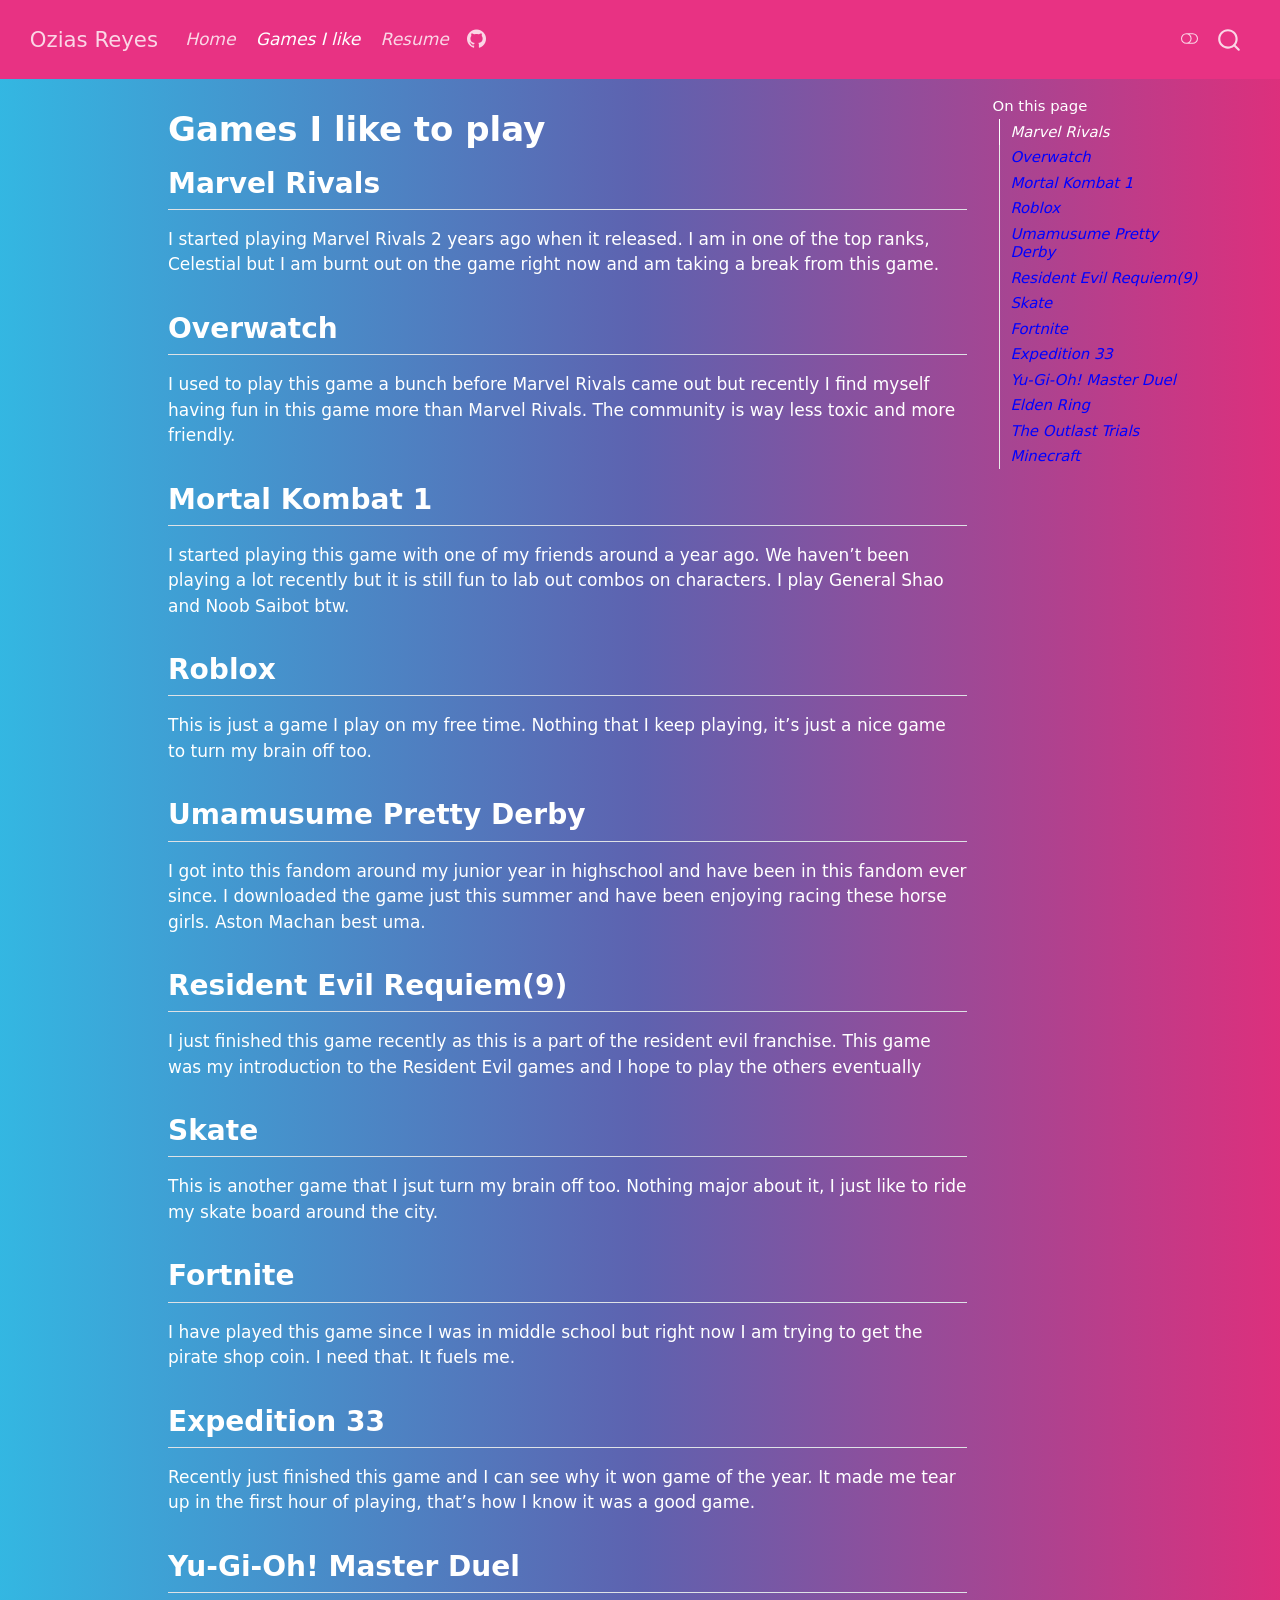
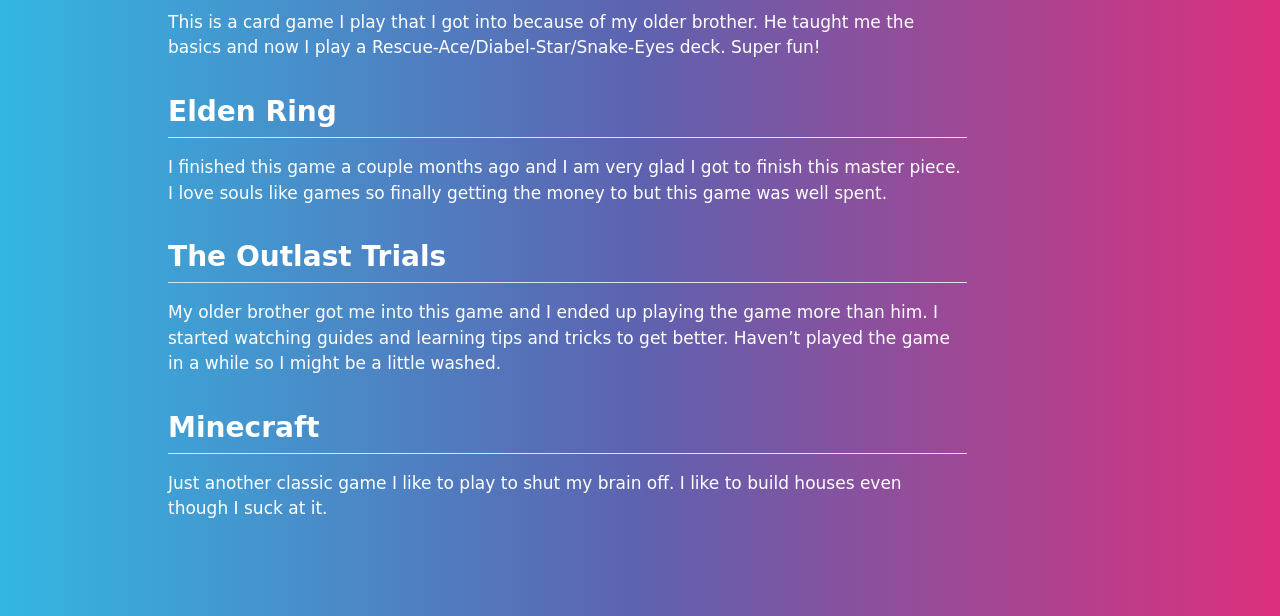
==== commit aeea338b: "website complete :)" ====
--- a/docs/about.html
+++ b/docs/about.html
@@ -305,10 +305,6 @@
   <li><a href="#elden-ring" id="toc-elden-ring" class="nav-link" data-scroll-target="#elden-ring">Elden Ring</a></li>
   <li><a href="#the-outlast-trials" id="toc-the-outlast-trials" class="nav-link" data-scroll-target="#the-outlast-trials">The Outlast Trials</a></li>
   <li><a href="#minecraft" id="toc-minecraft" class="nav-link" data-scroll-target="#minecraft">Minecraft</a></li>
-  <li><a href="#dispatch" id="toc-dispatch" class="nav-link" data-scroll-target="#dispatch">Dispatch</a></li>
-  <li><a href="#hollow-knight-silksong" id="toc-hollow-knight-silksong" class="nav-link" data-scroll-target="#hollow-knight-silksong">Hollow Knight Silksong</a></li>
-  <li><a href="#ghost-of-tsushima" id="toc-ghost-of-tsushima" class="nav-link" data-scroll-target="#ghost-of-tsushima">Ghost of Tsushima</a></li>
-  <li><a href="#geometry-dash" id="toc-geometry-dash" class="nav-link" data-scroll-target="#geometry-dash">Geometry Dash</a></li>
   </ul>
 </nav>
     </div>
@@ -337,54 +333,55 @@
 
 <section id="marvel-rivals" class="level2">
 <h2 class="anchored" data-anchor-id="marvel-rivals">Marvel Rivals</h2>
+<p>I started playing Marvel Rivals 2 years ago when it released. I am in one of the top ranks, Celestial but I am burnt out on the game right now and am taking a break from this game.</p>
 </section>
 <section id="overwatch" class="level2">
 <h2 class="anchored" data-anchor-id="overwatch">Overwatch</h2>
+<p>I used to play this game a bunch before Marvel Rivals came out but recently I find myself having fun in this game more than Marvel Rivals. The community is way less toxic and more friendly.</p>
 </section>
 <section id="mortal-kombat-1" class="level2">
 <h2 class="anchored" data-anchor-id="mortal-kombat-1">Mortal Kombat 1</h2>
+<p>I started playing this game with one of my friends around a year ago. We haven’t been playing a lot recently but it is still fun to lab out combos on characters. I play General Shao and Noob Saibot btw.</p>
 </section>
 <section id="roblox" class="level2">
 <h2 class="anchored" data-anchor-id="roblox">Roblox</h2>
+<p>This is just a game I play on my free time. Nothing that I keep playing, it’s just a nice game to turn my brain off too.</p>
 </section>
 <section id="umamusume-pretty-derby" class="level2">
 <h2 class="anchored" data-anchor-id="umamusume-pretty-derby">Umamusume Pretty Derby</h2>
+<p>I got into this fandom around my junior year in highschool and have been in this fandom ever since. I downloaded the game just this summer and have been enjoying racing these horse girls. Aston Machan best uma.</p>
 </section>
 <section id="resident-evil-requiem9" class="level2">
 <h2 class="anchored" data-anchor-id="resident-evil-requiem9">Resident Evil Requiem(9)</h2>
+<p>I just finished this game recently as this is a part of the resident evil franchise. This game was my introduction to the Resident Evil games and I hope to play the others eventually</p>
 </section>
 <section id="skate" class="level2">
 <h2 class="anchored" data-anchor-id="skate">Skate</h2>
+<p>This is another game that I jsut turn my brain off too. Nothing major about it, I just like to ride my skate board around the city.</p>
 </section>
 <section id="fortnite" class="level2">
 <h2 class="anchored" data-anchor-id="fortnite">Fortnite</h2>
+<p>I have played this game since I was in middle school but right now I am trying to get the pirate shop coin. I need that. It fuels me.</p>
 </section>
 <section id="expedition-33" class="level2">
 <h2 class="anchored" data-anchor-id="expedition-33">Expedition 33</h2>
+<p>Recently just finished this game and I can see why it won game of the year. It made me tear up in the first hour of playing, that’s how I know it was a good game.</p>
 </section>
 <section id="yu-gi-oh-master-duel" class="level2">
 <h2 class="anchored" data-anchor-id="yu-gi-oh-master-duel">Yu-Gi-Oh! Master Duel</h2>
+<p>This is a card game I play that I got into because of my older brother. He taught me the basics and now I play a Rescue-Ace/Diabel-Star/Snake-Eyes deck. Super fun!</p>
 </section>
 <section id="elden-ring" class="level2">
 <h2 class="anchored" data-anchor-id="elden-ring">Elden Ring</h2>
+<p>I finished this game a couple months ago and I am very glad I got to finish this master piece. I love souls like games so finally getting the money to but this game was well spent.</p>
 </section>
 <section id="the-outlast-trials" class="level2">
 <h2 class="anchored" data-anchor-id="the-outlast-trials">The Outlast Trials</h2>
+<p>My older brother got me into this game and I ended up playing the game more than him. I started watching guides and learning tips and tricks to get better. Haven’t played the game in a while so I might be a little washed.</p>
 </section>
 <section id="minecraft" class="level2">
 <h2 class="anchored" data-anchor-id="minecraft">Minecraft</h2>
-</section>
-<section id="dispatch" class="level2">
-<h2 class="anchored" data-anchor-id="dispatch">Dispatch</h2>
-</section>
-<section id="hollow-knight-silksong" class="level2">
-<h2 class="anchored" data-anchor-id="hollow-knight-silksong">Hollow Knight Silksong</h2>
-</section>
-<section id="ghost-of-tsushima" class="level2">
-<h2 class="anchored" data-anchor-id="ghost-of-tsushima">Ghost of Tsushima</h2>
-</section>
-<section id="geometry-dash" class="level2">
-<h2 class="anchored" data-anchor-id="geometry-dash">Geometry Dash</h2>
+<p>Just another classic game I like to play to shut my brain off. I like to build houses even though I suck at it.</p>
 
 
 </section>
--- a/docs/styles.css
+++ b/docs/styles.css
@@ -1,6 +1,6 @@
 /* css styles */
 h1, p {
-  color: purple;
+  color: white;
 }
 h2 {
   color:gree;
